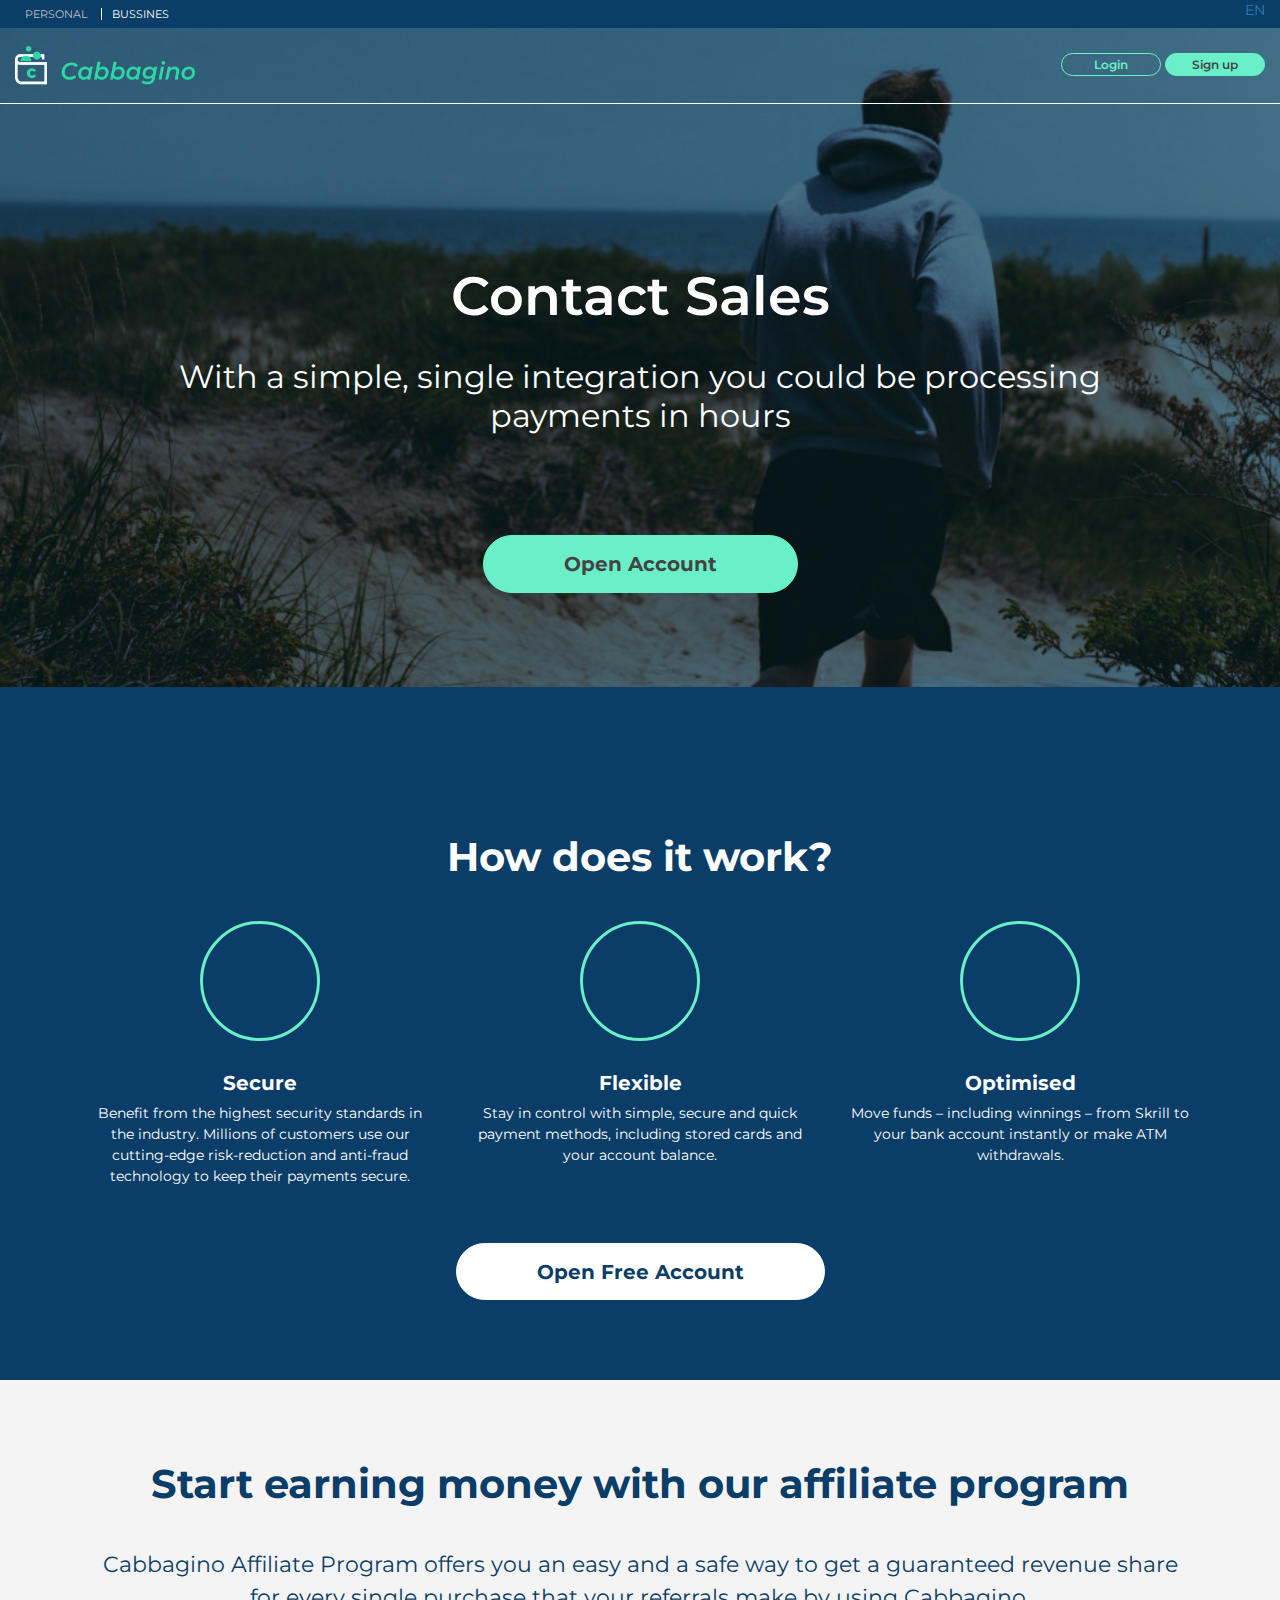
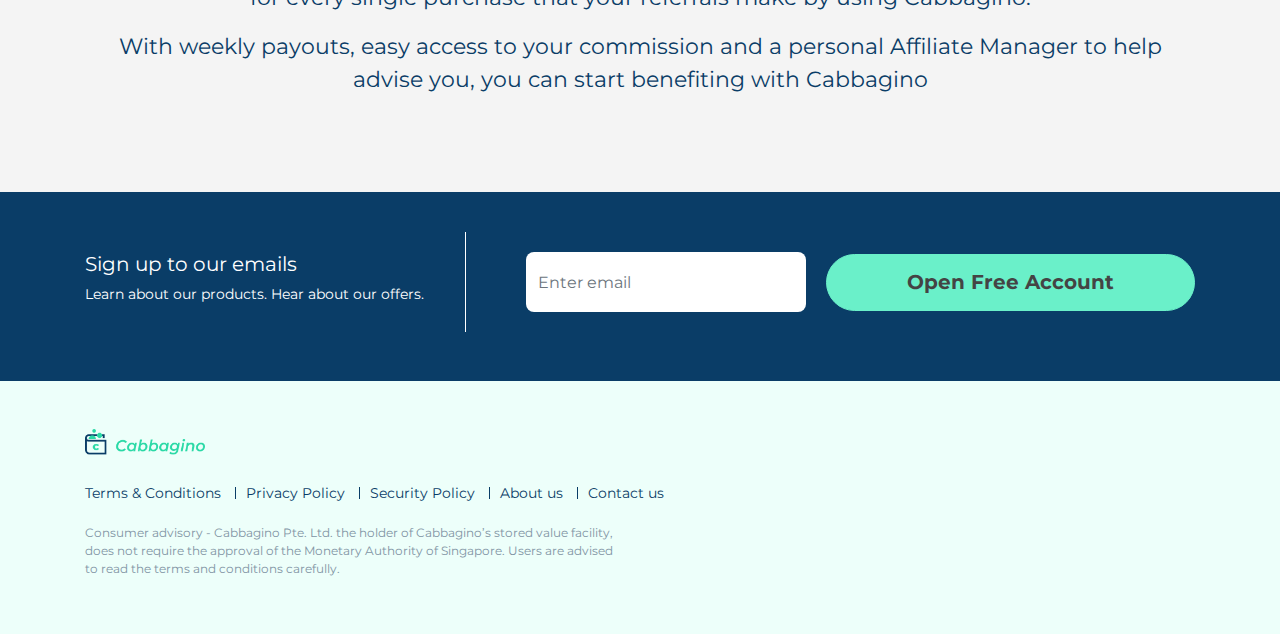
==== bussines.html @ 4a896454 "first commit" ====
<!doctype html>
<html class="no-js" lang="en">
<head>
    <meta charset="utf-8">
    <meta http-equiv="x-ua-compatible" content="ie=edge">
    <title>Cabbagino | Secure e-payments</title>
    <meta name="description" content="">
    <meta name="viewport" content="width=device-width, initial-scale=1">

<!-- <link rel="apple-touch-icon" href="apple-touch-icon.png"> -->

    <link rel="stylesheet" href="assets/plugins/meanMenu/meanmenu.min.css">
    <link rel="stylesheet" href="assets/plugins/font-awesome/css/font-awesome.min.css">
    <link href="https://fonts.googleapis.com/css?family=Montserrat" rel="stylesheet">


    <link rel="stylesheet" href="https://stackpath.bootstrapcdn.com/bootstrap/4.3.1/css/bootstrap.min.css" integrity="sha384-ggOyR0iXCbMQv3Xipma34MD+dH/1fQ784/j6cY/iJTQUOhcWr7x9JvoRxT2MZw1T" crossorigin="anonymous">

    <link rel="stylesheet" href="style.css">
    <script src="assets/plugins/Modernizr/modernizr-2.8.3.min.js"></script>

</head>

<body id="bussines">
    <!--[if lt IE 8]>
            <p class="browserupgrade">You are using an <strong>outdated</strong> browser. Please <a href="http://browsehappy.com/">upgrade your browser</a> to improve your experience.</p>
        <![endif]-->

    <header>
        <div class="container-fluid">
            <div class="row">
                <div class="col-md-6">
                    <nav class="header-menu">
                        <a href="index.html">Personal</a>
                        <a href="#" class="active">Bussines</a>
                    </nav>
                </div>
                <div class="col-md-6">
                    <nav class="lang-menu float-right">
                        <a href="#">EN</a>
                    </nav>
                </div>
                </div>
            </div>
        </div>
    </header>
    <section id="slider">
        <div class="auth">
            <div class="container-fluid">
                <div class="row">
                    <div class="col-md-6">
                        <a href="index.html" class="logo"><img src="assets/images/logo-white.png"></a>
                    </div>
                    <div class="col-md-6">
                        <div class="buttons float-right">
                            <a href="signup.html" class="btn btn-info btn-sm">Login</a>
                            <a href="signup.html" class="btn btn-success btn-sm">Sign up</a>
                        </div>
                    </div>
                </div>
            </div>
        </div>
        <div class="container">
            <div class="jumbotron text-center">
                <div class="col-md-12">
                    <h1 class="head-caption">Contact Sales</h1>
                    <h2 class="sub-caption">With a simple, single integration you could be processing payments in hours</h2>
                    <a href="signup.html" class="btn btn-success btn-lg">Open Account</a>
                </div>
            </div>
        </div>
    </section>

    <section id="how-it-work">
        <div class="container">
            <div class="row">
                <div class="col-md-12">
                    <p class="h1 text-center">How does it work?</p>
                </div>
            </div>
            <div class="row">
                <div class="col-md-4">
                    <div class="big-icon">
                        <img src="">
                    </div>
                    <h5 class="text-center text-bold">Secure</h5>
                    <p class="text-center">Benefit from the highest security standards in the industry. Millions of customers use our cutting-edge risk-reduction and anti-fraud technology to keep their payments secure.</p>
                </div>
                <div class="col-md-4">
                    <div class="big-icon">
                        <img src="">
                    </div>
                    <h5 class="text-center text-bold">Flexible</h5>
                    <p class="text-center">Stay in control with simple, secure and quick payment methods, including stored cards and your account balance.</p>
                </div>
                <div class="col-md-4">
                    <div class="big-icon">
                        <img src="">
                    </div>
                    <h5 class="text-center text-bold">Optimised</h5>
                    <p class="text-center">Move funds – including winnings – from Skrill to your bank account instantly or make ATM withdrawals.</p>
                </div>
            </div>
            <div class="row">
                <div class="col-md-12 text-center">
                    <a href="signup.html" class="btn btn-secondary btn-lg">Open Free Account</a>
                </div>
            </div>
        </div>
    </section>

    <section id="start">
        <div class="container">
            <div class="row">
                <div class="col-md-12">
                    <p class="h1 text-center">Start earning money with our affiliate program</p>
                </div>
            </div>
            <div class="row">
                <div class="col-md-12">
                    <p class="text-center">Cabbagino Affiliate Program offers you an easy and a safe way to get a guaranteed revenue share for every single purchase that your referrals make by using Cabbagino.</p>
                    <p class="text-center">With weekly payouts, easy access to your commission and a personal Affiliate Manager to help advise you, you can start benefiting with Cabbagino</p>
                </div>
            </div>
        </div>
    </section>

    <section id="subscribe">
        <div class="container">
            <div class="row">
                <div class="col-md-4">
                    <div class="jumbotron">
                        <h5 class="color-white">Sign up to our emails</h5>
                        <p class="color-white">Learn about our products. Hear about our offers.</p>
                    </div>
                </div>
                <div class="col-md-8">
                    <div class="jumbotron clearfix divider">

                        <div class="float-right">
                            <div class="form-inline">
                                <div class="form-group">
                                    <input type="email" class="form-control email" aria-describedby="emailHelp" placeholder="Enter email">
                                    <button href="signup.html" class="btn btn-success btn-lg" style="margin:0">Open Free Account</button>
                                </div>
                            </div>
                        </div>
                    </div>
                </div>
            </div>
        </div>
    </section>

    <footer>
        <div class="container">
            <div class="row">
                <div class="col-md-12">
                    <a href="#" class="logo"><img src="assets/images/logo.png"></a>
                </div>
            </div>
            <div class="row">
                <div class="col-md-12">
                    <nav class="footer-menu">
                        <a href="#">Terms & Conditions</a>
                        <a href="#">Privacy Policy</a>
                        <a href="#">Security Policy</a>
                        <a href="#">About us</a>
                        <a href="#">Contact us</a>
                    </nav>
                </div>
            </div>
            <div class="row">
                <div class="col-md-6">
                    <p class="color-info">Consumer advisory - Cabbagino Pte. Ltd. the holder of Cabbagino’s stored value facility, does not require the approval of the Monetary Authority of Singapore. Users are advised to read the terms and conditions carefully.</p>
                </div>
            </div>
        </div>
    </footer>

    <script src="https://code.jquery.com/jquery-3.3.1.slim.min.js" integrity="sha384-q8i/X+965DzO0rT7abK41JStQIAqVgRVzpbzo5smXKp4YfRvH+8abtTE1Pi6jizo" crossorigin="anonymous"></script>
<script src="https://cdnjs.cloudflare.com/ajax/libs/popper.js/1.14.7/umd/popper.min.js" integrity="sha384-UO2eT0CpHqdSJQ6hJty5KVphtPhzWj9WO1clHTMGa3JDZwrnQq4sF86dIHNDz0W1" crossorigin="anonymous"></script>
<script src="https://stackpath.bootstrapcdn.com/bootstrap/4.3.1/js/bootstrap.min.js" integrity="sha384-JjSmVgyd0p3pXB1rRibZUAYoIIy6OrQ6VrjIEaFf/nJGzIxFDsf4x0xIM+B07jRM" crossorigin="anonymous"></script>

    <script src="assets/main.js"></script>
</body>

</html>
---- style.css ----
/**
 * ---------------------------------------------------
 * 	Table of contents
 * ---------------------------------------------------
 */
/**----------
	1. Base
		1.1 base
		1.2 Fonts
		1.3 Typography
		1.4 Helpers
	2. Sections
		2.1 Header 
		2.2 Footer
	3. Components
		3.1 Buttons
	4. Pages
		4.1 Home page
	5. Themes
		5.1 Default Theme


---------------*/
/**
 * ---------------------------------------------------
 * 	1.  Base
 * ---------------------------------------------------
 */
/* --------------------- 1.1 Base --------------------- */
/**
 * Set up a decent box model on the root element
 */
@import url("https://fonts.googleapis.com/css?family=Montserrat:400,700,900");
html {
  box-sizing: border-box;
}

/**
 * Make all elements from the DOM inherit from the parent box-sizing
 * Since `*` has a specificity of 0, it does not override the `html` value
 * making all elements inheriting from the root box-sizing value
 * See: https://css-tricks.com/inheriting-box-sizing-probably-slightly-better-best-practice/
 */
*, *::before, *::after {
  box-sizing: inherit;
}

/**
 * Basic styles for links
 */
a {
  color: #6af0c9;
  text-decoration: none;
}

img {
  max-width: 100%;
  margin: 8px 0;
}

input.form-control {
  border: 0;
  height: 50px;
  line-height: 50px;
}

.btn-lg {
  padding: 0.8rem 5rem;
  font-weight: bold;
  border-radius: 40px;
  margin-top: 40px;
}

.btn-sm {
  padding: 0.1rem 1rem;
  font-weight: normal;
  border-radius: 30px;
  min-width: 100px;
  font-weight: 600;
  font-size: 12px;
}

.btn-info {
  background: transparent;
  border-color: #6af0c9;
  color: #6af0c9;
}
.btn-info:hover {
  background: white;
  color: #444444;
}

.btn-success {
  background: #6af0c9;
  border-color: #6af0c9;
  color: #444444;
}
.btn-success:hover {
  background: white;
  color: #444444;
}

.btn-secondary {
  background: white;
  border-color: white;
  color: #0a3d67;
}
.btn-secondary:hover {
  background: #0a3d67;
  color: white;
}

.color-info {
  color: #8194a4;
  font-size: 12px;
}

.checkbox label:after {
  content: "";
  display: table;
  clear: both;
}

.label-text {
  padding-left: 30px;
  display: block;
}

.checkbox .cr {
  position: relative;
  display: inline-block;
  border: none;
  background: white;
  border-radius: 0.25em;
  width: 1.3em;
  height: 1.3em;
  float: left;
  margin-right: 0.5em;
}

.checkbox .cr .cr-icon {
  position: absolute;
  width: 10px;
  height: 10px;
  top: 4px;
  left: 4px;
  line-height: 0;
  background: #2bd9a6;
  border-radius: 3px;
}

.checkbox label input[type=checkbox] {
  display: none;
}

.checkbox label input[type=checkbox] + .cr > .cr-icon {
  opacity: 0;
}

.checkbox label input[type=checkbox]:checked + .cr > .cr-icon {
  opacity: 1;
}

#signup header .auth {
  padding: 10px 0;
  border-bottom: 1px solid white;
}
#signup header .auth .buttons {
  margin: 13px 0;
}
#signup header .auth .logo {
  display: block;
  width: 160px;
}
#signup header .auth .logo img {
  width: 100%;
}

/* --------------------- 1.2 Fonts --------------------- */
/* --------------------- 1.3 Typography --------------------- */
/**
 * Basic typography style for copy text
 */
body {
  color: #444444;
  font-family: "Montserrat", sans-serif;
  font-style: normal;
  font-weight: 400;
  font-size: 14px;
}

p {
  color: #0a3d67;
}

a {
  color: #337ab7;
}

h1, h2, h3, h4, h5, h6 {
  color: #0a3d67;
  font-family: "Montserrat", sans-serif;
  font-style: normal;
  font-weight: normal;
}

.h1 {
  font-size: 40px;
  font-weight: bold;
  margin-bottom: 40px;
}

dd {
  margin-left: 25px;
}

/* --------------------- 1.4 Helpers --------------------- */
/** --------------
	borders 
------------------ */
.border-1 {
  border: 1px solid;
}

.border-2 {
  border: 2px solid;
}

.border-3 {
  border: 3px solid;
}

.border-4 {
  border: 4px solid;
}

.border-5 {
  border: 5px solid;
}

.border-6 {
  border: 6px solid;
}

.border-7 {
  border: 7px solid;
}

.border-8 {
  border: 8px solid;
}

.border-9 {
  border: 9px solid;
}

.border-10 {
  border: 10px solid;
}

.border-11 {
  border: 11px solid;
}

.border-12 {
  border: 12px solid;
}

.border-13 {
  border: 13px solid;
}

.border-14 {
  border: 14px solid;
}

.border-15 {
  border: 15px solid;
}

.border-16 {
  border: 16px solid;
}

.border-17 {
  border: 17px solid;
}

.border-18 {
  border: 18px solid;
}

.border-19 {
  border: 19px solid;
}

.border-20 {
  border: 20px solid;
}

/** --------------
	border right
------------------ */
.br-1 {
  border-right: 1px solid;
}

.br-2 {
  border-right: 2px solid;
}

.br-3 {
  border-right: 3px solid;
}

.br-4 {
  border-right: 4px solid;
}

.br-5 {
  border-right: 5px solid;
}

.br-6 {
  border-right: 6px solid;
}

.br-7 {
  border-right: 7px solid;
}

.br-8 {
  border-right: 8px solid;
}

.br-9 {
  border-right: 9px solid;
}

.br-10 {
  border-right: 10px solid;
}

.br-11 {
  border-right: 11px solid;
}

.br-12 {
  border-right: 12px solid;
}

.br-13 {
  border-right: 13px solid;
}

.br-14 {
  border-right: 14px solid;
}

.br-15 {
  border-right: 15px solid;
}

.br-16 {
  border-right: 16px solid;
}

.br-17 {
  border-right: 17px solid;
}

.br-18 {
  border-right: 18px solid;
}

.br-19 {
  border-right: 19px solid;
}

.br-20 {
  border-right: 20px solid;
}

/** --------------
	border left
------------------ */
.bl-1 {
  border-left: 1px solid;
}

.bl-2 {
  border-left: 2px solid;
}

.bl-3 {
  border-left: 3px solid;
}

.bl-4 {
  border-left: 4px solid;
}

.bl-5 {
  border-left: 5px solid;
}

.bl-6 {
  border-left: 6px solid;
}

.bl-7 {
  border-left: 7px solid;
}

.bl-8 {
  border-left: 8px solid;
}

.bl-9 {
  border-left: 9px solid;
}

.bl-10 {
  border-left: 10px solid;
}

.bl-11 {
  border-left: 11px solid;
}

.bl-12 {
  border-left: 12px solid;
}

.bl-13 {
  border-left: 13px solid;
}

.bl-14 {
  border-left: 14px solid;
}

.bl-15 {
  border-left: 15px solid;
}

.bl-16 {
  border-left: 16px solid;
}

.bl-17 {
  border-left: 17px solid;
}

.bl-18 {
  border-left: 18px solid;
}

.bl-19 {
  border-left: 19px solid;
}

.bl-20 {
  border-left: 20px solid;
}

/** --------------
	border top
------------------ */
.bt-1 {
  border-top: 1px solid;
}

.bt-2 {
  border-top: 2px solid;
}

.bt-3 {
  border-top: 3px solid;
}

.bt-4 {
  border-top: 4px solid;
}

.bt-5 {
  border-top: 5px solid;
}

.bt-6 {
  border-top: 6px solid;
}

.bt-7 {
  border-top: 7px solid;
}

.bt-8 {
  border-top: 8px solid;
}

.bt-9 {
  border-top: 9px solid;
}

.bt-10 {
  border-top: 10px solid;
}

.bt-11 {
  border-top: 11px solid;
}

.bt-12 {
  border-top: 12px solid;
}

.bt-13 {
  border-top: 13px solid;
}

.bt-14 {
  border-top: 14px solid;
}

.bt-15 {
  border-top: 15px solid;
}

.bt-16 {
  border-top: 16px solid;
}

.bt-17 {
  border-top: 17px solid;
}

.bt-18 {
  border-top: 18px solid;
}

.bt-19 {
  border-top: 19px solid;
}

.bt-20 {
  border-top: 20px solid;
}

/** --------------
	border bottom
------------------ */
.bb-1 {
  border-bottom: 1px solid;
}

.bb-2 {
  border-bottom: 2px solid;
}

.bb-3 {
  border-bottom: 3px solid;
}

.bb-4 {
  border-bottom: 4px solid;
}

.bb-5 {
  border-bottom: 5px solid;
}

.bb-6 {
  border-bottom: 6px solid;
}

.bb-7 {
  border-bottom: 7px solid;
}

.bb-8 {
  border-bottom: 8px solid;
}

.bb-9 {
  border-bottom: 9px solid;
}

.bb-10 {
  border-bottom: 10px solid;
}

.bb-11 {
  border-bottom: 11px solid;
}

.bb-12 {
  border-bottom: 12px solid;
}

.bb-13 {
  border-bottom: 13px solid;
}

.bb-14 {
  border-bottom: 14px solid;
}

.bb-15 {
  border-bottom: 15px solid;
}

.bb-16 {
  border-bottom: 16px solid;
}

.bb-17 {
  border-bottom: 17px solid;
}

.bb-18 {
  border-bottom: 18px solid;
}

.bb-19 {
  border-bottom: 19px solid;
}

.bb-20 {
  border-bottom: 20px solid;
}

/** --------------
	Paddings
------------------ */
.padding-1 {
  padding: 1px;
}

.padding-2 {
  padding: 2px;
}

.padding-3 {
  padding: 3px;
}

.padding-4 {
  padding: 4px;
}

.padding-5 {
  padding: 5px;
}

.padding-6 {
  padding: 6px;
}

.padding-7 {
  padding: 7px;
}

.padding-8 {
  padding: 8px;
}

.padding-9 {
  padding: 9px;
}

.padding-10 {
  padding: 10px;
}

.padding-11 {
  padding: 11px;
}

.padding-12 {
  padding: 12px;
}

.padding-13 {
  padding: 13px;
}

.padding-14 {
  padding: 14px;
}

.padding-15 {
  padding: 15px;
}

.padding-16 {
  padding: 16px;
}

.padding-17 {
  padding: 17px;
}

.padding-18 {
  padding: 18px;
}

.padding-19 {
  padding: 19px;
}

.padding-20 {
  padding: 20px;
}

.padding-21 {
  padding: 21px;
}

.padding-22 {
  padding: 22px;
}

.padding-23 {
  padding: 23px;
}

.padding-24 {
  padding: 24px;
}

.padding-25 {
  padding: 25px;
}

.padding-26 {
  padding: 26px;
}

.padding-27 {
  padding: 27px;
}

.padding-28 {
  padding: 28px;
}

.padding-29 {
  padding: 29px;
}

.padding-30 {
  padding: 30px;
}

.padding-31 {
  padding: 31px;
}

.padding-32 {
  padding: 32px;
}

.padding-33 {
  padding: 33px;
}

.padding-34 {
  padding: 34px;
}

.padding-35 {
  padding: 35px;
}

.padding-36 {
  padding: 36px;
}

.padding-37 {
  padding: 37px;
}

.padding-38 {
  padding: 38px;
}

.padding-39 {
  padding: 39px;
}

.padding-40 {
  padding: 40px;
}

.padding-41 {
  padding: 41px;
}

.padding-42 {
  padding: 42px;
}

.padding-43 {
  padding: 43px;
}

.padding-44 {
  padding: 44px;
}

.padding-45 {
  padding: 45px;
}

.padding-46 {
  padding: 46px;
}

.padding-47 {
  padding: 47px;
}

.padding-48 {
  padding: 48px;
}

.padding-49 {
  padding: 49px;
}

.padding-50 {
  padding: 50px;
}

/** --------------
	Padding right
------------------ */
.pr-1 {
  padding-right: 1px;
}

.pr-2 {
  padding-right: 2px;
}

.pr-3 {
  padding-right: 3px;
}

.pr-4 {
  padding-right: 4px;
}

.pr-5 {
  padding-right: 5px;
}

.pr-6 {
  padding-right: 6px;
}

.pr-7 {
  padding-right: 7px;
}

.pr-8 {
  padding-right: 8px;
}

.pr-9 {
  padding-right: 9px;
}

.pr-10 {
  padding-right: 10px;
}

.pr-11 {
  padding-right: 11px;
}

.pr-12 {
  padding-right: 12px;
}

.pr-13 {
  padding-right: 13px;
}

.pr-14 {
  padding-right: 14px;
}

.pr-15 {
  padding-right: 15px;
}

.pr-16 {
  padding-right: 16px;
}

.pr-17 {
  padding-right: 17px;
}

.pr-18 {
  padding-right: 18px;
}

.pr-19 {
  padding-right: 19px;
}

.pr-20 {
  padding-right: 20px;
}

.pr-21 {
  padding-right: 21px;
}

.pr-22 {
  padding-right: 22px;
}

.pr-23 {
  padding-right: 23px;
}

.pr-24 {
  padding-right: 24px;
}

.pr-25 {
  padding-right: 25px;
}

.pr-26 {
  padding-right: 26px;
}

.pr-27 {
  padding-right: 27px;
}

.pr-28 {
  padding-right: 28px;
}

.pr-29 {
  padding-right: 29px;
}

.pr-30 {
  padding-right: 30px;
}

.pr-31 {
  padding-right: 31px;
}

.pr-32 {
  padding-right: 32px;
}

.pr-33 {
  padding-right: 33px;
}

.pr-34 {
  padding-right: 34px;
}

.pr-35 {
  padding-right: 35px;
}

.pr-36 {
  padding-right: 36px;
}

.pr-37 {
  padding-right: 37px;
}

.pr-38 {
  padding-right: 38px;
}

.pr-39 {
  padding-right: 39px;
}

.pr-40 {
  padding-right: 40px;
}

.pr-41 {
  padding-right: 41px;
}

.pr-42 {
  padding-right: 42px;
}

.pr-43 {
  padding-right: 43px;
}

.pr-44 {
  padding-right: 44px;
}

.pr-45 {
  padding-right: 45px;
}

.pr-46 {
  padding-right: 46px;
}

.pr-47 {
  padding-right: 47px;
}

.pr-48 {
  padding-right: 48px;
}

.pr-49 {
  padding-right: 49px;
}

.pr-50 {
  padding-right: 50px;
}

/** --------------
	Padding left
------------------ */
.pl-1 {
  padding-left: 1px;
}

.pl-2 {
  padding-left: 2px;
}

.pl-3 {
  padding-left: 3px;
}

.pl-4 {
  padding-left: 4px;
}

.pl-5 {
  padding-left: 5px;
}

.pl-6 {
  padding-left: 6px;
}

.pl-7 {
  padding-left: 7px;
}

.pl-8 {
  padding-left: 8px;
}

.pl-9 {
  padding-left: 9px;
}

.pl-10 {
  padding-left: 10px;
}

.pl-11 {
  padding-left: 11px;
}

.pl-12 {
  padding-left: 12px;
}

.pl-13 {
  padding-left: 13px;
}

.pl-14 {
  padding-left: 14px;
}

.pl-15 {
  padding-left: 15px;
}

.pl-16 {
  padding-left: 16px;
}

.pl-17 {
  padding-left: 17px;
}

.pl-18 {
  padding-left: 18px;
}

.pl-19 {
  padding-left: 19px;
}

.pl-20 {
  padding-left: 20px;
}

.pl-21 {
  padding-left: 21px;
}

.pl-22 {
  padding-left: 22px;
}

.pl-23 {
  padding-left: 23px;
}

.pl-24 {
  padding-left: 24px;
}

.pl-25 {
  padding-left: 25px;
}

.pl-26 {
  padding-left: 26px;
}

.pl-27 {
  padding-left: 27px;
}

.pl-28 {
  padding-left: 28px;
}

.pl-29 {
  padding-left: 29px;
}

.pl-30 {
  padding-left: 30px;
}

.pl-31 {
  padding-left: 31px;
}

.pl-32 {
  padding-left: 32px;
}

.pl-33 {
  padding-left: 33px;
}

.pl-34 {
  padding-left: 34px;
}

.pl-35 {
  padding-left: 35px;
}

.pl-36 {
  padding-left: 36px;
}

.pl-37 {
  padding-left: 37px;
}

.pl-38 {
  padding-left: 38px;
}

.pl-39 {
  padding-left: 39px;
}

.pl-40 {
  padding-left: 40px;
}

.pl-41 {
  padding-left: 41px;
}

.pl-42 {
  padding-left: 42px;
}

.pl-43 {
  padding-left: 43px;
}

.pl-44 {
  padding-left: 44px;
}

.pl-45 {
  padding-left: 45px;
}

.pl-46 {
  padding-left: 46px;
}

.pl-47 {
  padding-left: 47px;
}

.pl-48 {
  padding-left: 48px;
}

.pl-49 {
  padding-left: 49px;
}

.pl-50 {
  padding-left: 50px;
}

/** --------------
	Padding top
------------------ */
.pt-1 {
  padding-top: 1px;
}

.pt-2 {
  padding-top: 2px;
}

.pt-3 {
  padding-top: 3px;
}

.pt-4 {
  padding-top: 4px;
}

.pt-5 {
  padding-top: 5px;
}

.pt-6 {
  padding-top: 6px;
}

.pt-7 {
  padding-top: 7px;
}

.pt-8 {
  padding-top: 8px;
}

.pt-9 {
  padding-top: 9px;
}

.pt-10 {
  padding-top: 10px;
}

.pt-11 {
  padding-top: 11px;
}

.pt-12 {
  padding-top: 12px;
}

.pt-13 {
  padding-top: 13px;
}

.pt-14 {
  padding-top: 14px;
}

.pt-15 {
  padding-top: 15px;
}

.pt-16 {
  padding-top: 16px;
}

.pt-17 {
  padding-top: 17px;
}

.pt-18 {
  padding-top: 18px;
}

.pt-19 {
  padding-top: 19px;
}

.pt-20 {
  padding-top: 20px;
}

.pt-21 {
  padding-top: 21px;
}

.pt-22 {
  padding-top: 22px;
}

.pt-23 {
  padding-top: 23px;
}

.pt-24 {
  padding-top: 24px;
}

.pt-25 {
  padding-top: 25px;
}

.pt-26 {
  padding-top: 26px;
}

.pt-27 {
  padding-top: 27px;
}

.pt-28 {
  padding-top: 28px;
}

.pt-29 {
  padding-top: 29px;
}

.pt-30 {
  padding-top: 30px;
}

.pt-31 {
  padding-top: 31px;
}

.pt-32 {
  padding-top: 32px;
}

.pt-33 {
  padding-top: 33px;
}

.pt-34 {
  padding-top: 34px;
}

.pt-35 {
  padding-top: 35px;
}

.pt-36 {
  padding-top: 36px;
}

.pt-37 {
  padding-top: 37px;
}

.pt-38 {
  padding-top: 38px;
}

.pt-39 {
  padding-top: 39px;
}

.pt-40 {
  padding-top: 40px;
}

.pt-41 {
  padding-top: 41px;
}

.pt-42 {
  padding-top: 42px;
}

.pt-43 {
  padding-top: 43px;
}

.pt-44 {
  padding-top: 44px;
}

.pt-45 {
  padding-top: 45px;
}

.pt-46 {
  padding-top: 46px;
}

.pt-47 {
  padding-top: 47px;
}

.pt-48 {
  padding-top: 48px;
}

.pt-49 {
  padding-top: 49px;
}

.pt-50 {
  padding-top: 50px;
}

/** --------------
	Padding bottom
------------------ */
.pb-1 {
  padding-bottom: 1px;
}

.pb-2 {
  padding-bottom: 2px;
}

.pb-3 {
  padding-bottom: 3px;
}

.pb-4 {
  padding-bottom: 4px;
}

.pb-5 {
  padding-bottom: 5px;
}

.pb-6 {
  padding-bottom: 6px;
}

.pb-7 {
  padding-bottom: 7px;
}

.pb-8 {
  padding-bottom: 8px;
}

.pb-9 {
  padding-bottom: 9px;
}

.pb-10 {
  padding-bottom: 10px;
}

.pb-11 {
  padding-bottom: 11px;
}

.pb-12 {
  padding-bottom: 12px;
}

.pb-13 {
  padding-bottom: 13px;
}

.pb-14 {
  padding-bottom: 14px;
}

.pb-15 {
  padding-bottom: 15px;
}

.pb-16 {
  padding-bottom: 16px;
}

.pb-17 {
  padding-bottom: 17px;
}

.pb-18 {
  padding-bottom: 18px;
}

.pb-19 {
  padding-bottom: 19px;
}

.pb-20 {
  padding-bottom: 20px;
}

.pb-21 {
  padding-bottom: 21px;
}

.pb-22 {
  padding-bottom: 22px;
}

.pb-23 {
  padding-bottom: 23px;
}

.pb-24 {
  padding-bottom: 24px;
}

.pb-25 {
  padding-bottom: 25px;
}

.pb-26 {
  padding-bottom: 26px;
}

.pb-27 {
  padding-bottom: 27px;
}

.pb-28 {
  padding-bottom: 28px;
}

.pb-29 {
  padding-bottom: 29px;
}

.pb-30 {
  padding-bottom: 30px;
}

.pb-31 {
  padding-bottom: 31px;
}

.pb-32 {
  padding-bottom: 32px;
}

.pb-33 {
  padding-bottom: 33px;
}

.pb-34 {
  padding-bottom: 34px;
}

.pb-35 {
  padding-bottom: 35px;
}

.pb-36 {
  padding-bottom: 36px;
}

.pb-37 {
  padding-bottom: 37px;
}

.pb-38 {
  padding-bottom: 38px;
}

.pb-39 {
  padding-bottom: 39px;
}

.pb-40 {
  padding-bottom: 40px;
}

.pb-41 {
  padding-bottom: 41px;
}

.pb-42 {
  padding-bottom: 42px;
}

.pb-43 {
  padding-bottom: 43px;
}

.pb-44 {
  padding-bottom: 44px;
}

.pb-45 {
  padding-bottom: 45px;
}

.pb-46 {
  padding-bottom: 46px;
}

.pb-47 {
  padding-bottom: 47px;
}

.pb-48 {
  padding-bottom: 48px;
}

.pb-49 {
  padding-bottom: 49px;
}

.pb-50 {
  padding-bottom: 50px;
}

/** --------------
	Margins
------------------ */
.margin-1 {
  margin: 1px;
}

.margin-2 {
  margin: 2px;
}

.margin-3 {
  margin: 3px;
}

.margin-4 {
  margin: 4px;
}

.margin-5 {
  margin: 5px;
}

.margin-6 {
  margin: 6px;
}

.margin-7 {
  margin: 7px;
}

.margin-8 {
  margin: 8px;
}

.margin-9 {
  margin: 9px;
}

.margin-10 {
  margin: 10px;
}

.margin-11 {
  margin: 11px;
}

.margin-12 {
  margin: 12px;
}

.margin-13 {
  margin: 13px;
}

.margin-14 {
  margin: 14px;
}

.margin-15 {
  margin: 15px;
}

.margin-16 {
  margin: 16px;
}

.margin-17 {
  margin: 17px;
}

.margin-18 {
  margin: 18px;
}

.margin-19 {
  margin: 19px;
}

.margin-20 {
  margin: 20px;
}

.margin-21 {
  margin: 21px;
}

.margin-22 {
  margin: 22px;
}

.margin-23 {
  margin: 23px;
}

.margin-24 {
  margin: 24px;
}

.margin-25 {
  margin: 25px;
}

.margin-26 {
  margin: 26px;
}

.margin-27 {
  margin: 27px;
}

.margin-28 {
  margin: 28px;
}

.margin-29 {
  margin: 29px;
}

.margin-30 {
  margin: 30px;
}

.margin-31 {
  margin: 31px;
}

.margin-32 {
  margin: 32px;
}

.margin-33 {
  margin: 33px;
}

.margin-34 {
  margin: 34px;
}

.margin-35 {
  margin: 35px;
}

.margin-36 {
  margin: 36px;
}

.margin-37 {
  margin: 37px;
}

.margin-38 {
  margin: 38px;
}

.margin-39 {
  margin: 39px;
}

.margin-40 {
  margin: 40px;
}

.margin-41 {
  margin: 41px;
}

.margin-42 {
  margin: 42px;
}

.margin-43 {
  margin: 43px;
}

.margin-44 {
  margin: 44px;
}

.margin-45 {
  margin: 45px;
}

.margin-46 {
  margin: 46px;
}

.margin-47 {
  margin: 47px;
}

.margin-48 {
  margin: 48px;
}

.margin-49 {
  margin: 49px;
}

.margin-50 {
  margin: 50px;
}

/** --------------
	Margin right
------------------ */
.mr-1 {
  margin-right: 1px;
}

.mr-2 {
  margin-right: 2px;
}

.mr-3 {
  margin-right: 3px;
}

.mr-4 {
  margin-right: 4px;
}

.mr-5 {
  margin-right: 5px;
}

.mr-6 {
  margin-right: 6px;
}

.mr-7 {
  margin-right: 7px;
}

.mr-8 {
  margin-right: 8px;
}

.mr-9 {
  margin-right: 9px;
}

.mr-10 {
  margin-right: 10px;
}

.mr-11 {
  margin-right: 11px;
}

.mr-12 {
  margin-right: 12px;
}

.mr-13 {
  margin-right: 13px;
}

.mr-14 {
  margin-right: 14px;
}

.mr-15 {
  margin-right: 15px;
}

.mr-16 {
  margin-right: 16px;
}

.mr-17 {
  margin-right: 17px;
}

.mr-18 {
  margin-right: 18px;
}

.mr-19 {
  margin-right: 19px;
}

.mr-20 {
  margin-right: 20px;
}

.mr-21 {
  margin-right: 21px;
}

.mr-22 {
  margin-right: 22px;
}

.mr-23 {
  margin-right: 23px;
}

.mr-24 {
  margin-right: 24px;
}

.mr-25 {
  margin-right: 25px;
}

.mr-26 {
  margin-right: 26px;
}

.mr-27 {
  margin-right: 27px;
}

.mr-28 {
  margin-right: 28px;
}

.mr-29 {
  margin-right: 29px;
}

.mr-30 {
  margin-right: 30px;
}

.mr-31 {
  margin-right: 31px;
}

.mr-32 {
  margin-right: 32px;
}

.mr-33 {
  margin-right: 33px;
}

.mr-34 {
  margin-right: 34px;
}

.mr-35 {
  margin-right: 35px;
}

.mr-36 {
  margin-right: 36px;
}

.mr-37 {
  margin-right: 37px;
}

.mr-38 {
  margin-right: 38px;
}

.mr-39 {
  margin-right: 39px;
}

.mr-40 {
  margin-right: 40px;
}

.mr-41 {
  margin-right: 41px;
}

.mr-42 {
  margin-right: 42px;
}

.mr-43 {
  margin-right: 43px;
}

.mr-44 {
  margin-right: 44px;
}

.mr-45 {
  margin-right: 45px;
}

.mr-46 {
  margin-right: 46px;
}

.mr-47 {
  margin-right: 47px;
}

.mr-48 {
  margin-right: 48px;
}

.mr-49 {
  margin-right: 49px;
}

.mr-50 {
  margin-right: 50px;
}

/** --------------
	Margin left
------------------ */
.ml-1 {
  margin-left: 1px;
}

.ml-2 {
  margin-left: 2px;
}

.ml-3 {
  margin-left: 3px;
}

.ml-4 {
  margin-left: 4px;
}

.ml-5 {
  margin-left: 5px;
}

.ml-6 {
  margin-left: 6px;
}

.ml-7 {
  margin-left: 7px;
}

.ml-8 {
  margin-left: 8px;
}

.ml-9 {
  margin-left: 9px;
}

.ml-10 {
  margin-left: 10px;
}

.ml-11 {
  margin-left: 11px;
}

.ml-12 {
  margin-left: 12px;
}

.ml-13 {
  margin-left: 13px;
}

.ml-14 {
  margin-left: 14px;
}

.ml-15 {
  margin-left: 15px;
}

.ml-16 {
  margin-left: 16px;
}

.ml-17 {
  margin-left: 17px;
}

.ml-18 {
  margin-left: 18px;
}

.ml-19 {
  margin-left: 19px;
}

.ml-20 {
  margin-left: 20px;
}

.ml-21 {
  margin-left: 21px;
}

.ml-22 {
  margin-left: 22px;
}

.ml-23 {
  margin-left: 23px;
}

.ml-24 {
  margin-left: 24px;
}

.ml-25 {
  margin-left: 25px;
}

.ml-26 {
  margin-left: 26px;
}

.ml-27 {
  margin-left: 27px;
}

.ml-28 {
  margin-left: 28px;
}

.ml-29 {
  margin-left: 29px;
}

.ml-30 {
  margin-left: 30px;
}

.ml-31 {
  margin-left: 31px;
}

.ml-32 {
  margin-left: 32px;
}

.ml-33 {
  margin-left: 33px;
}

.ml-34 {
  margin-left: 34px;
}

.ml-35 {
  margin-left: 35px;
}

.ml-36 {
  margin-left: 36px;
}

.ml-37 {
  margin-left: 37px;
}

.ml-38 {
  margin-left: 38px;
}

.ml-39 {
  margin-left: 39px;
}

.ml-40 {
  margin-left: 40px;
}

.ml-41 {
  margin-left: 41px;
}

.ml-42 {
  margin-left: 42px;
}

.ml-43 {
  margin-left: 43px;
}

.ml-44 {
  margin-left: 44px;
}

.ml-45 {
  margin-left: 45px;
}

.ml-46 {
  margin-left: 46px;
}

.ml-47 {
  margin-left: 47px;
}

.ml-48 {
  margin-left: 48px;
}

.ml-49 {
  margin-left: 49px;
}

.ml-50 {
  margin-left: 50px;
}

/** --------------
	Margin top
------------------ */
.mt-1 {
  margin-top: 1px;
}

.mt-2 {
  margin-top: 2px;
}

.mt-3 {
  margin-top: 3px;
}

.mt-4 {
  margin-top: 4px;
}

.mt-5 {
  margin-top: 5px;
}

.mt-6 {
  margin-top: 6px;
}

.mt-7 {
  margin-top: 7px;
}

.mt-8 {
  margin-top: 8px;
}

.mt-9 {
  margin-top: 9px;
}

.mt-10 {
  margin-top: 10px;
}

.mt-11 {
  margin-top: 11px;
}

.mt-12 {
  margin-top: 12px;
}

.mt-13 {
  margin-top: 13px;
}

.mt-14 {
  margin-top: 14px;
}

.mt-15 {
  margin-top: 15px;
}

.mt-16 {
  margin-top: 16px;
}

.mt-17 {
  margin-top: 17px;
}

.mt-18 {
  margin-top: 18px;
}

.mt-19 {
  margin-top: 19px;
}

.mt-20 {
  margin-top: 20px;
}

.mt-21 {
  margin-top: 21px;
}

.mt-22 {
  margin-top: 22px;
}

.mt-23 {
  margin-top: 23px;
}

.mt-24 {
  margin-top: 24px;
}

.mt-25 {
  margin-top: 25px;
}

.mt-26 {
  margin-top: 26px;
}

.mt-27 {
  margin-top: 27px;
}

.mt-28 {
  margin-top: 28px;
}

.mt-29 {
  margin-top: 29px;
}

.mt-30 {
  margin-top: 30px;
}

.mt-31 {
  margin-top: 31px;
}

.mt-32 {
  margin-top: 32px;
}

.mt-33 {
  margin-top: 33px;
}

.mt-34 {
  margin-top: 34px;
}

.mt-35 {
  margin-top: 35px;
}

.mt-36 {
  margin-top: 36px;
}

.mt-37 {
  margin-top: 37px;
}

.mt-38 {
  margin-top: 38px;
}

.mt-39 {
  margin-top: 39px;
}

.mt-40 {
  margin-top: 40px;
}

.mt-41 {
  margin-top: 41px;
}

.mt-42 {
  margin-top: 42px;
}

.mt-43 {
  margin-top: 43px;
}

.mt-44 {
  margin-top: 44px;
}

.mt-45 {
  margin-top: 45px;
}

.mt-46 {
  margin-top: 46px;
}

.mt-47 {
  margin-top: 47px;
}

.mt-48 {
  margin-top: 48px;
}

.mt-49 {
  margin-top: 49px;
}

.mt-50 {
  margin-top: 50px;
}

/** --------------
	Margin bottom
------------------ */
.mb-1 {
  margin-bottom: 1px;
}

.mb-2 {
  margin-bottom: 2px;
}

.mb-3 {
  margin-bottom: 3px;
}

.mb-4 {
  margin-bottom: 4px;
}

.mb-5 {
  margin-bottom: 5px;
}

.mb-6 {
  margin-bottom: 6px;
}

.mb-7 {
  margin-bottom: 7px;
}

.mb-8 {
  margin-bottom: 8px;
}

.mb-9 {
  margin-bottom: 9px;
}

.mb-10 {
  margin-bottom: 10px;
}

.mb-11 {
  margin-bottom: 11px;
}

.mb-12 {
  margin-bottom: 12px;
}

.mb-13 {
  margin-bottom: 13px;
}

.mb-14 {
  margin-bottom: 14px;
}

.mb-15 {
  margin-bottom: 15px;
}

.mb-16 {
  margin-bottom: 16px;
}

.mb-17 {
  margin-bottom: 17px;
}

.mb-18 {
  margin-bottom: 18px;
}

.mb-19 {
  margin-bottom: 19px;
}

.mb-20 {
  margin-bottom: 20px;
}

.mb-21 {
  margin-bottom: 21px;
}

.mb-22 {
  margin-bottom: 22px;
}

.mb-23 {
  margin-bottom: 23px;
}

.mb-24 {
  margin-bottom: 24px;
}

.mb-25 {
  margin-bottom: 25px;
}

.mb-26 {
  margin-bottom: 26px;
}

.mb-27 {
  margin-bottom: 27px;
}

.mb-28 {
  margin-bottom: 28px;
}

.mb-29 {
  margin-bottom: 29px;
}

.mb-30 {
  margin-bottom: 30px;
}

.mb-31 {
  margin-bottom: 31px;
}

.mb-32 {
  margin-bottom: 32px;
}

.mb-33 {
  margin-bottom: 33px;
}

.mb-34 {
  margin-bottom: 34px;
}

.mb-35 {
  margin-bottom: 35px;
}

.mb-36 {
  margin-bottom: 36px;
}

.mb-37 {
  margin-bottom: 37px;
}

.mb-38 {
  margin-bottom: 38px;
}

.mb-39 {
  margin-bottom: 39px;
}

.mb-40 {
  margin-bottom: 40px;
}

.mb-41 {
  margin-bottom: 41px;
}

.mb-42 {
  margin-bottom: 42px;
}

.mb-43 {
  margin-bottom: 43px;
}

.mb-44 {
  margin-bottom: 44px;
}

.mb-45 {
  margin-bottom: 45px;
}

.mb-46 {
  margin-bottom: 46px;
}

.mb-47 {
  margin-bottom: 47px;
}

.mb-48 {
  margin-bottom: 48px;
}

.mb-49 {
  margin-bottom: 49px;
}

.mb-50 {
  margin-bottom: 50px;
}

/** round image */
img.img-round {
  border-radius: 100%;
}

/** list css */
ul.list-unstyled {
  margin: 0;
  padding: 0;
  list-style: none;
}

ul.linear-list {
  margin: 0;
  padding: 0;
  list-style: none;
  text-align: left;
}

ul.linear-list li {
  display: inline-block;
}

/** Centered elements */
.center {
  margin: 0 auto;
  float: none;
}

/** Text style */
.text-center {
  text-align: center !important;
}

/** Text align **/
.text-right {
  text-align: right;
}

.text-left {
  text-align: left;
}

.text-light {
  font-weight: light;
}

.text-bold {
  font-weight: bold;
}

/**
 * ---------------------------------------------------
 * 	2.  Sections
 * ---------------------------------------------------
 */
/* --------------------- 2.1 Header --------------------- */
header {
  background-color: #0a3d67;
}

/* --------------------- 2.2 Footer --------------------- */
footer {
  padding: 40px 0;
  background-color: #edfffa;
}
footer .logo {
  display: block;
  width: 120px;
  margin-bottom: 20px;
}
footer .logo img {
  width: 100%;
}

/**
 * ---------------------------------------------------
 * 	3.  Components
 * ---------------------------------------------------
 */
/* --------------------- 3.1 Buttons --------------------- */
.header-menu a {
  display: inline-block;
  color: #c1c1c1;
  text-transform: uppercase;
  font-size: 11px;
  margin: 8px 0px;
  padding: 0 10px;
  line-height: 12px;
}
.header-menu a + a {
  border-left: 1px solid white;
}
.header-menu a.active {
  color: white;
}

.footer-menu {
  margin-bottom: 20px;
}
.footer-menu a {
  display: inline-block;
  color: #0a3d67;
  font-size: 14px;
  padding: 0 10px 0 0;
  line-height: 12px;
}
.footer-menu a + a {
  border-left: 1px solid #0a3d67;
  padding: 0 10px 0 10px;
}
.footer-menu a.active {
  color: white;
}

/**
 * ---------------------------------------------------
 * 	4.  Pages
 * ---------------------------------------------------
 */
/* --------------------- 4.1 Home page --------------------- */
#home #slider {
  background: #0a3d67 url("assets/images/personal-bg.jpg") center center no-repeat;
  background-size: 100% 200%;
}

.color-white {
  color: white;
}

#signup-form {
  padding: 60px 0;
  background-color: #d8ecf8;
}
#signup-form a {
  color: #2bd9a6;
  text-decoration: none;
}
#signup-form .h1 {
  margin-bottom: 60px;
}
#signup-form .h2 {
  color: #2bd9a6;
  margin-bottom: 30px;
  font-size: 32px;
}
#signup-form .mb60 {
  margin-bottom: 60px;
}

#bussines #slider {
  background: #0a3d67 url("assets/images/bussines.jpg") top center no-repeat;
  background-size: 100%;
}
#bussines #how-it-work {
  background-color: #0a3d67;
  padding: 80px 0;
}
#bussines #how-it-work h5, #bussines #how-it-work p {
  color: white;
}
#bussines #how-it-work .big-icon {
  position: relative;
  width: 120px;
  height: 120px;
  border-radius: 60px;
  border: 3px solid #6af0c9;
  margin: 0px auto 30px auto;
}
#bussines #how-it-work .big-icon .icon-badge {
  position: absolute;
  top: 20px;
  left: -10px;
  font-size: 18px;
  background: white;
  width: 30px;
  height: 30px;
  border-radius: 15px;
  line-height: 30px;
  text-align: center;
  color: #0a3d67;
}
#bussines #subscribe {
  background: #0a3d67;
  padding: 40px 0;
}
#bussines #subscribe .email {
  width: 280px;
  height: 60px;
  border-radius: 8px;
  background-color: #ffffff;
  margin-right: 20px;
}
#bussines #subscribe .jumbotron {
  text-align: left;
  background: transparent;
  border-radius: 0;
  margin-bottom: 0;
  padding: 20px 0;
}
#bussines #subscribe .jumbotron.divider {
  border-left: 1px solid white;
}

#start {
  padding: 80px 0;
  background: #f4f4f4;
}
#start p:not(.h1) {
  font-size: 22px;
}

#slider .auth {
  padding: 10px 0;
  border-bottom: 1px solid white;
}
#slider .auth .buttons {
  padding: 15px 0;
}
#slider .auth .logo {
  display: block;
  width: 180px;
}
#slider .auth .logo img {
  width: 100%;
}
#slider .jumbotron {
  background: none;
  padding: 160px 0;
  margin: 0;
}
#slider .jumbotron .head-caption {
  color: white;
  font-weight: 600;
  font-size: 54px;
  margin-bottom: 30px;
}
#slider .jumbotron .sub-caption {
  color: white;
  margin-bottom: 60px;
}

#how-it-work {
  background-color: #6af0c9;
  padding: 80px 0;
}
#how-it-work .big-icon {
  position: relative;
  width: 120px;
  height: 120px;
  border-radius: 60px;
  border: 3px solid #0a3d67;
  margin: 0px auto 30px auto;
}
#how-it-work .big-icon .icon-badge {
  position: absolute;
  top: 20px;
  left: -10px;
  font-size: 18px;
  background: white;
  width: 30px;
  height: 30px;
  border-radius: 15px;
  line-height: 30px;
  text-align: center;
}
#how-it-work h6 {
  margin-bottom: 10px;
}

#solutions {
  text-align: center;
  background-color: #f4f4f4;
  padding: 80px 0;
}

#why {
  padding: 80px 0;
}

#payments {
  padding: 80px 0;
  background-color: #f4f4f4;
}

.payment-list {
  padding: 0;
  margin: 0 auto;
}
.payment-list li {
  width: 100px;
  text-align: center;
  display: inline-block;
  margin: 0 20px;
}

/**
 * ---------------------------------------------------
 * 	5.  Themes
 * ---------------------------------------------------
 */
/* --------------------- 5.1 Default Theme --------------------- */

/*# sourceMappingURL=style.css.map */
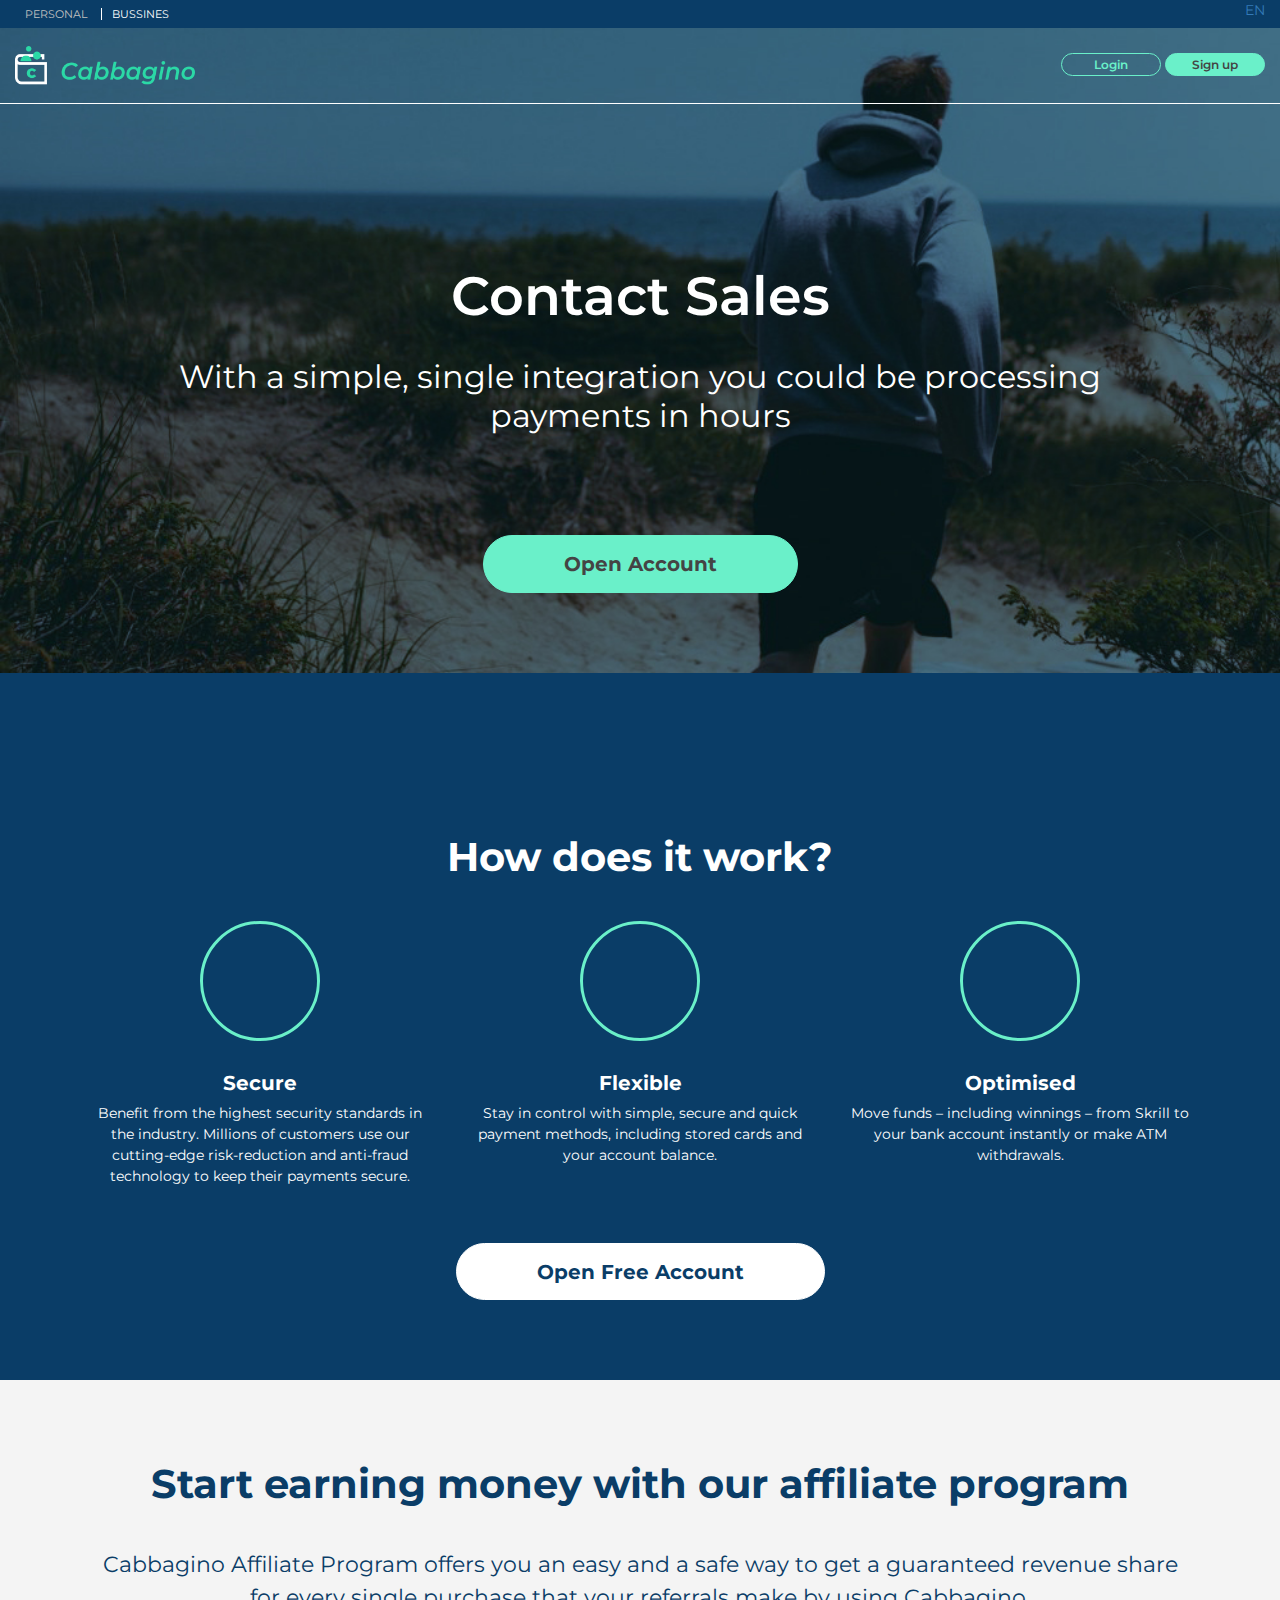
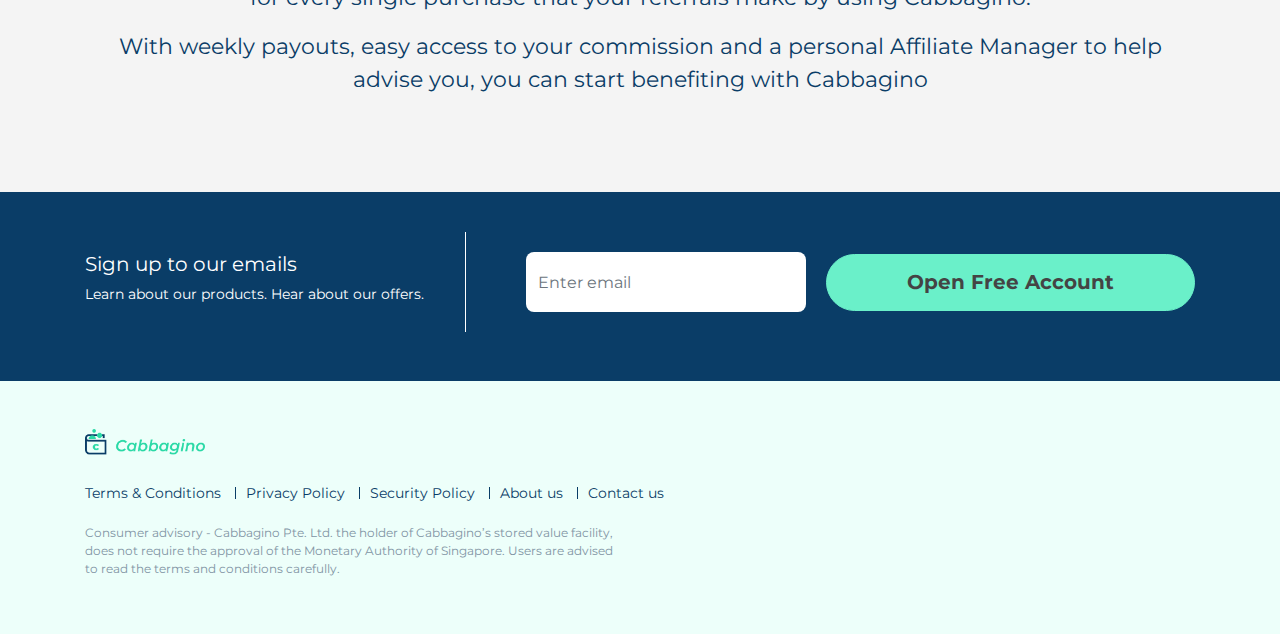
==== commit 768d3dba: "second" ====
--- a/bussines.html
+++ b/bussines.html
@@ -44,7 +44,7 @@
             </div>
         </div>
     </header>
-    <section id="slider">
+    <section id="slider" class="my-paroller" data-paroller-factor="0.5" data-paroller-type="background" data-paroller-direction="vertical">
         <div class="auth">
             <div class="container-fluid">
                 <div class="row">
@@ -177,11 +177,15 @@
         </div>
     </footer>
 
-    <script src="https://code.jquery.com/jquery-3.3.1.slim.min.js" integrity="sha384-q8i/X+965DzO0rT7abK41JStQIAqVgRVzpbzo5smXKp4YfRvH+8abtTE1Pi6jizo" crossorigin="anonymous"></script>
+  <script src="https://code.jquery.com/jquery-3.3.1.slim.min.js" integrity="sha384-q8i/X+965DzO0rT7abK41JStQIAqVgRVzpbzo5smXKp4YfRvH+8abtTE1Pi6jizo" crossorigin="anonymous"></script>
+    <script src="assets/plugins/parroler.js"></script>
 <script src="https://cdnjs.cloudflare.com/ajax/libs/popper.js/1.14.7/umd/popper.min.js" integrity="sha384-UO2eT0CpHqdSJQ6hJty5KVphtPhzWj9WO1clHTMGa3JDZwrnQq4sF86dIHNDz0W1" crossorigin="anonymous"></script>
 <script src="https://stackpath.bootstrapcdn.com/bootstrap/4.3.1/js/bootstrap.min.js" integrity="sha384-JjSmVgyd0p3pXB1rRibZUAYoIIy6OrQ6VrjIEaFf/nJGzIxFDsf4x0xIM+B07jRM" crossorigin="anonymous"></script>
-
     <script src="assets/main.js"></script>
+    <script type="text/javascript">
+    $('.my-paroller').paroller();
+    
+</script>
 </body>
 
 </html>
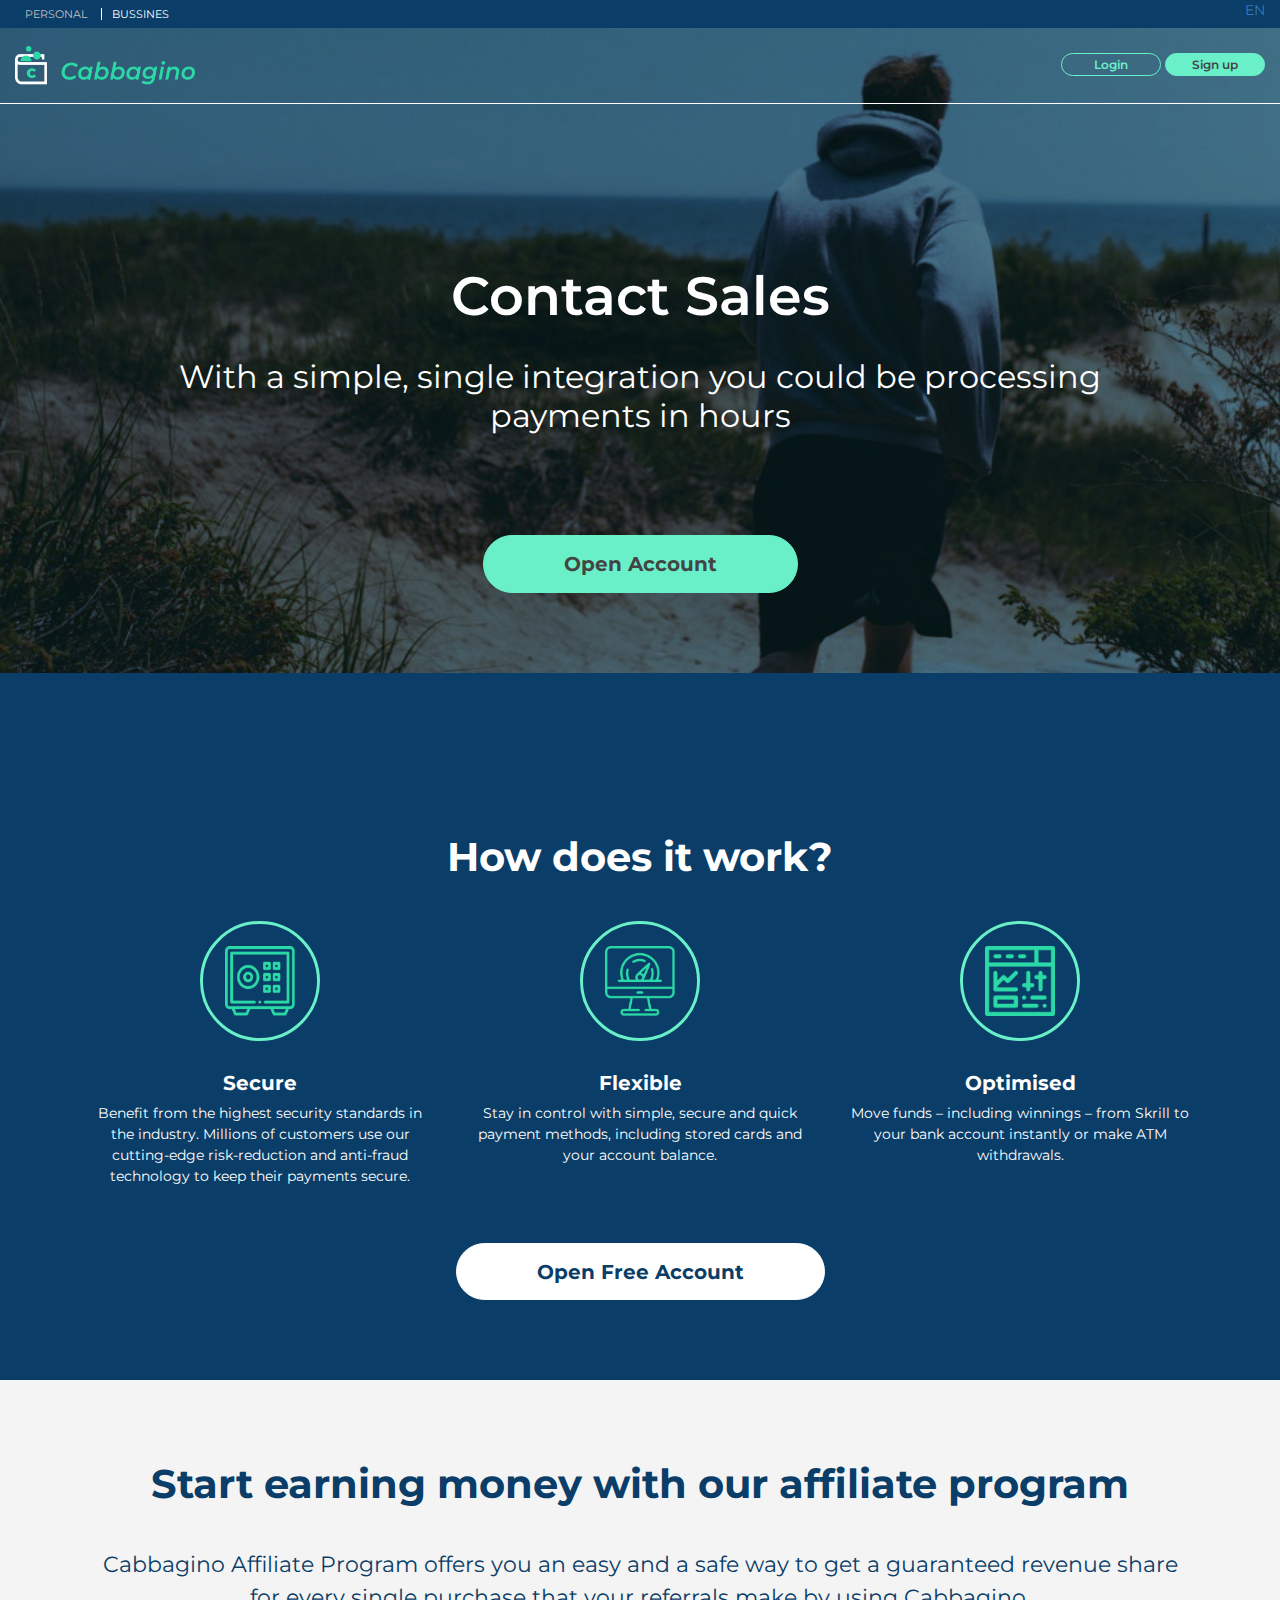
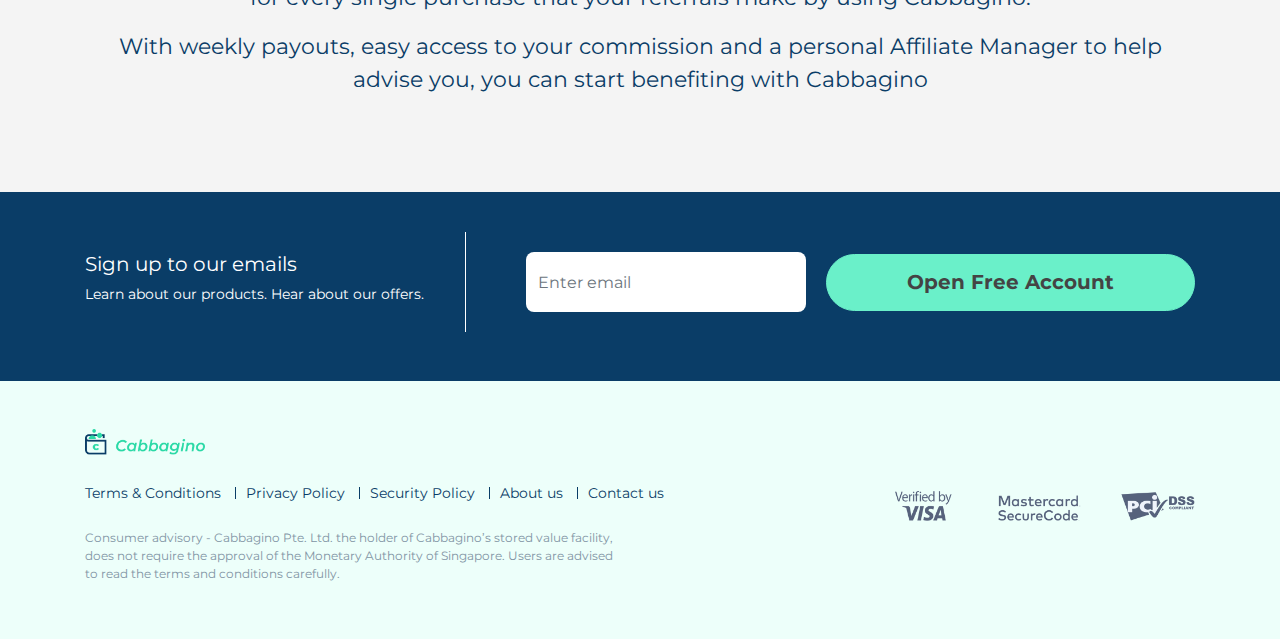
==== commit d4ba3d05: "Add icons" ====
--- a/bussines.html
+++ b/bussines.html
@@ -81,21 +81,21 @@
             <div class="row">
                 <div class="col-md-4">
                     <div class="big-icon">
-                        <img src="">
+                        <img src="assets/images/secure.png" width="70" height="70">
                     </div>
                     <h5 class="text-center text-bold">Secure</h5>
                     <p class="text-center">Benefit from the highest security standards in the industry. Millions of customers use our cutting-edge risk-reduction and anti-fraud technology to keep their payments secure.</p>
                 </div>
                 <div class="col-md-4">
                     <div class="big-icon">
-                        <img src="">
+                        <img src="assets/images/flexible.png" width="70" height="70">
                     </div>
                     <h5 class="text-center text-bold">Flexible</h5>
                     <p class="text-center">Stay in control with simple, secure and quick payment methods, including stored cards and your account balance.</p>
                 </div>
                 <div class="col-md-4">
                     <div class="big-icon">
-                        <img src="">
+                        <img src="assets/images/optimized.png" width="70" height="70">
                     </div>
                     <h5 class="text-center text-bold">Optimised</h5>
                     <p class="text-center">Move funds – including winnings – from Skrill to your bank account instantly or make ATM withdrawals.</p>
@@ -159,7 +159,7 @@
                 </div>
             </div>
             <div class="row">
-                <div class="col-md-12">
+                <div class="col-md-7">
                     <nav class="footer-menu">
                         <a href="#">Terms & Conditions</a>
                         <a href="#">Privacy Policy</a>
@@ -167,6 +167,9 @@
                         <a href="#">About us</a>
                         <a href="#">Contact us</a>
                     </nav>
+                </div>
+                <div class="col-md-5 text-right">
+                    <img style="width: 300px; text-align: right;" src="assets/images/footer-icons.png">
                 </div>
             </div>
             <div class="row">
--- a/style.css
+++ b/style.css
@@ -2828,6 +2828,8 @@
   border-radius: 60px;
   border: 3px solid #6af0c9;
   margin: 0px auto 30px auto;
+  box-sizing: boreder-box;
+  padding: 14px 22px;
 }
 #bussines #how-it-work .big-icon .icon-badge {
   position: absolute;
@@ -2913,6 +2915,8 @@
   border-radius: 60px;
   border: 3px solid #0a3d67;
   margin: 0px auto 30px auto;
+  box-sizing: boreder-box;
+  padding: 14px 22px;
 }
 #how-it-work .big-icon .icon-badge {
   position: absolute;
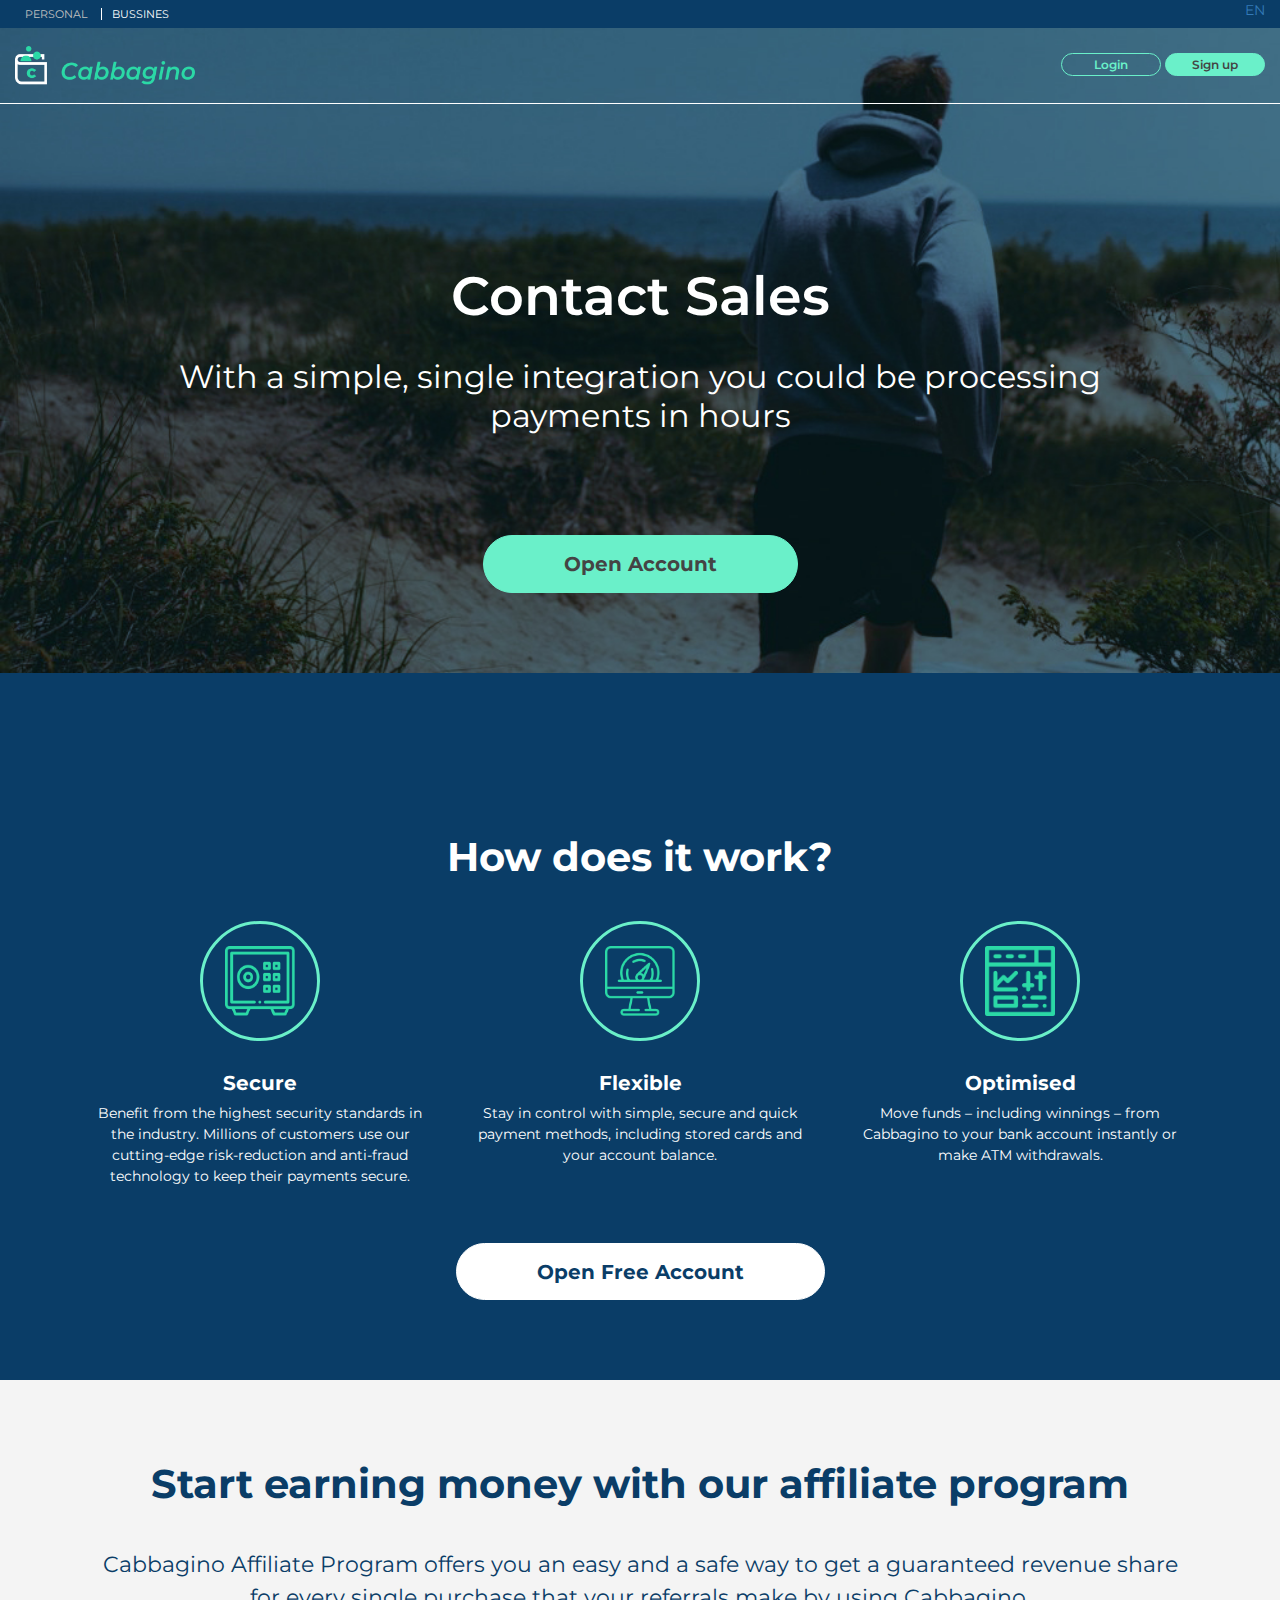
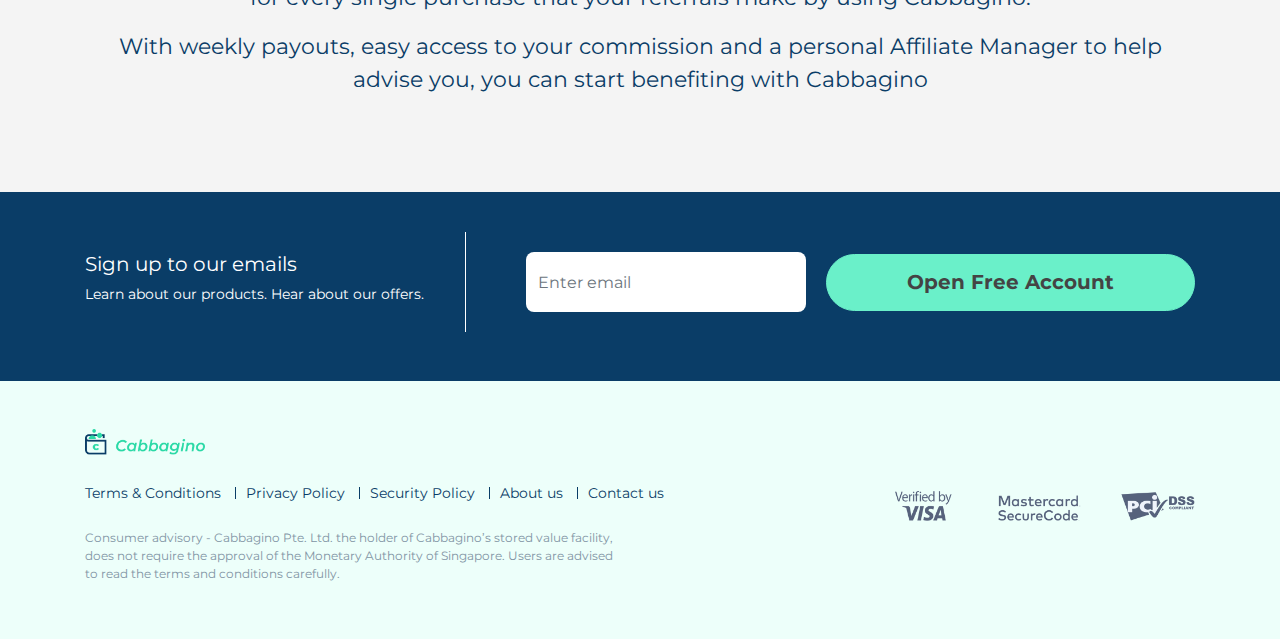
==== commit b8c0db95: "Add gitignore" ====
--- a/bussines.html
+++ b/bussines.html
@@ -71,7 +71,7 @@
         </div>
     </section>
 
-    <section id="how-it-work">
+    <section id="how-it-work" >
         <div class="container">
             <div class="row">
                 <div class="col-md-12">
@@ -98,7 +98,7 @@
                         <img src="assets/images/optimized.png" width="70" height="70">
                     </div>
                     <h5 class="text-center text-bold">Optimised</h5>
-                    <p class="text-center">Move funds – including winnings – from Skrill to your bank account instantly or make ATM withdrawals.</p>
+                    <p class="text-center">Move funds – including winnings – from Cabbagino to your bank account instantly or make ATM withdrawals.</p>
                 </div>
             </div>
             <div class="row">
@@ -161,8 +161,8 @@
             <div class="row">
                 <div class="col-md-7">
                     <nav class="footer-menu">
-                        <a href="#">Terms & Conditions</a>
-                        <a href="#">Privacy Policy</a>
+                        <a href="terms-and-conditions.html">Terms & Conditions</a>
+                        <a href="privacy-policy.html">Privacy Policy</a>
                         <a href="#">Security Policy</a>
                         <a href="#">About us</a>
                         <a href="#">Contact us</a>
@@ -187,7 +187,6 @@
     <script src="assets/main.js"></script>
     <script type="text/javascript">
     $('.my-paroller').paroller();
-    
 </script>
 </body>
 
--- a/style.css
+++ b/style.css
@@ -2815,7 +2815,7 @@
   background-size: 100%;
 }
 #bussines #how-it-work {
-  background-color: #0a3d67;
+  background: #0a3d67;
   padding: 80px 0;
 }
 #bussines #how-it-work h5, #bussines #how-it-work p {
@@ -2905,7 +2905,7 @@
 }
 
 #how-it-work {
-  background-color: #6af0c9;
+  background: url("assets/images/bg2.jpg") center center;
   padding: 80px 0;
 }
 #how-it-work .big-icon {
@@ -2959,7 +2959,13 @@
   display: inline-block;
   margin: 0 20px;
 }
-
+#text-page{
+  padding: 60px 0;
+}
+#text-page h3{
+  padding: 30px 0 20px 0;
+}
+ul li { color: #0a3d67; }
 /**
  * ---------------------------------------------------
  * 	5.  Themes
